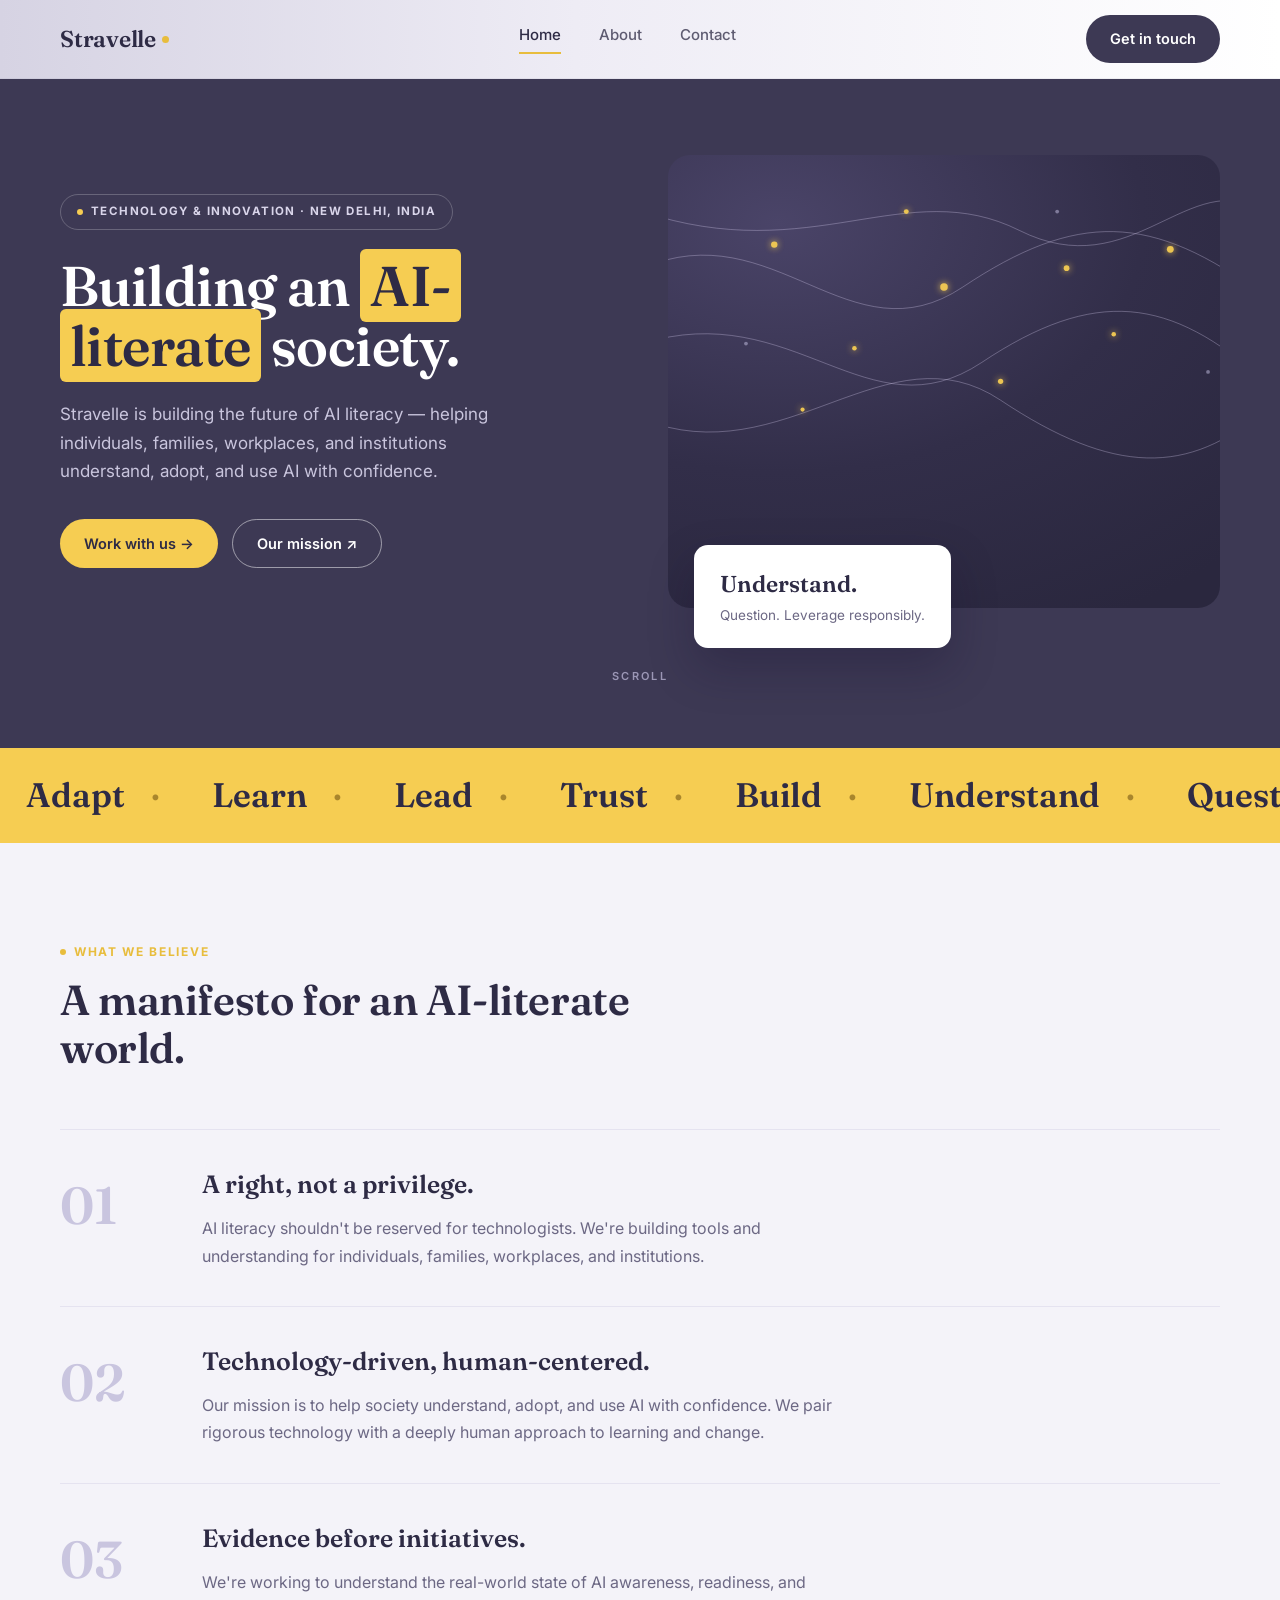
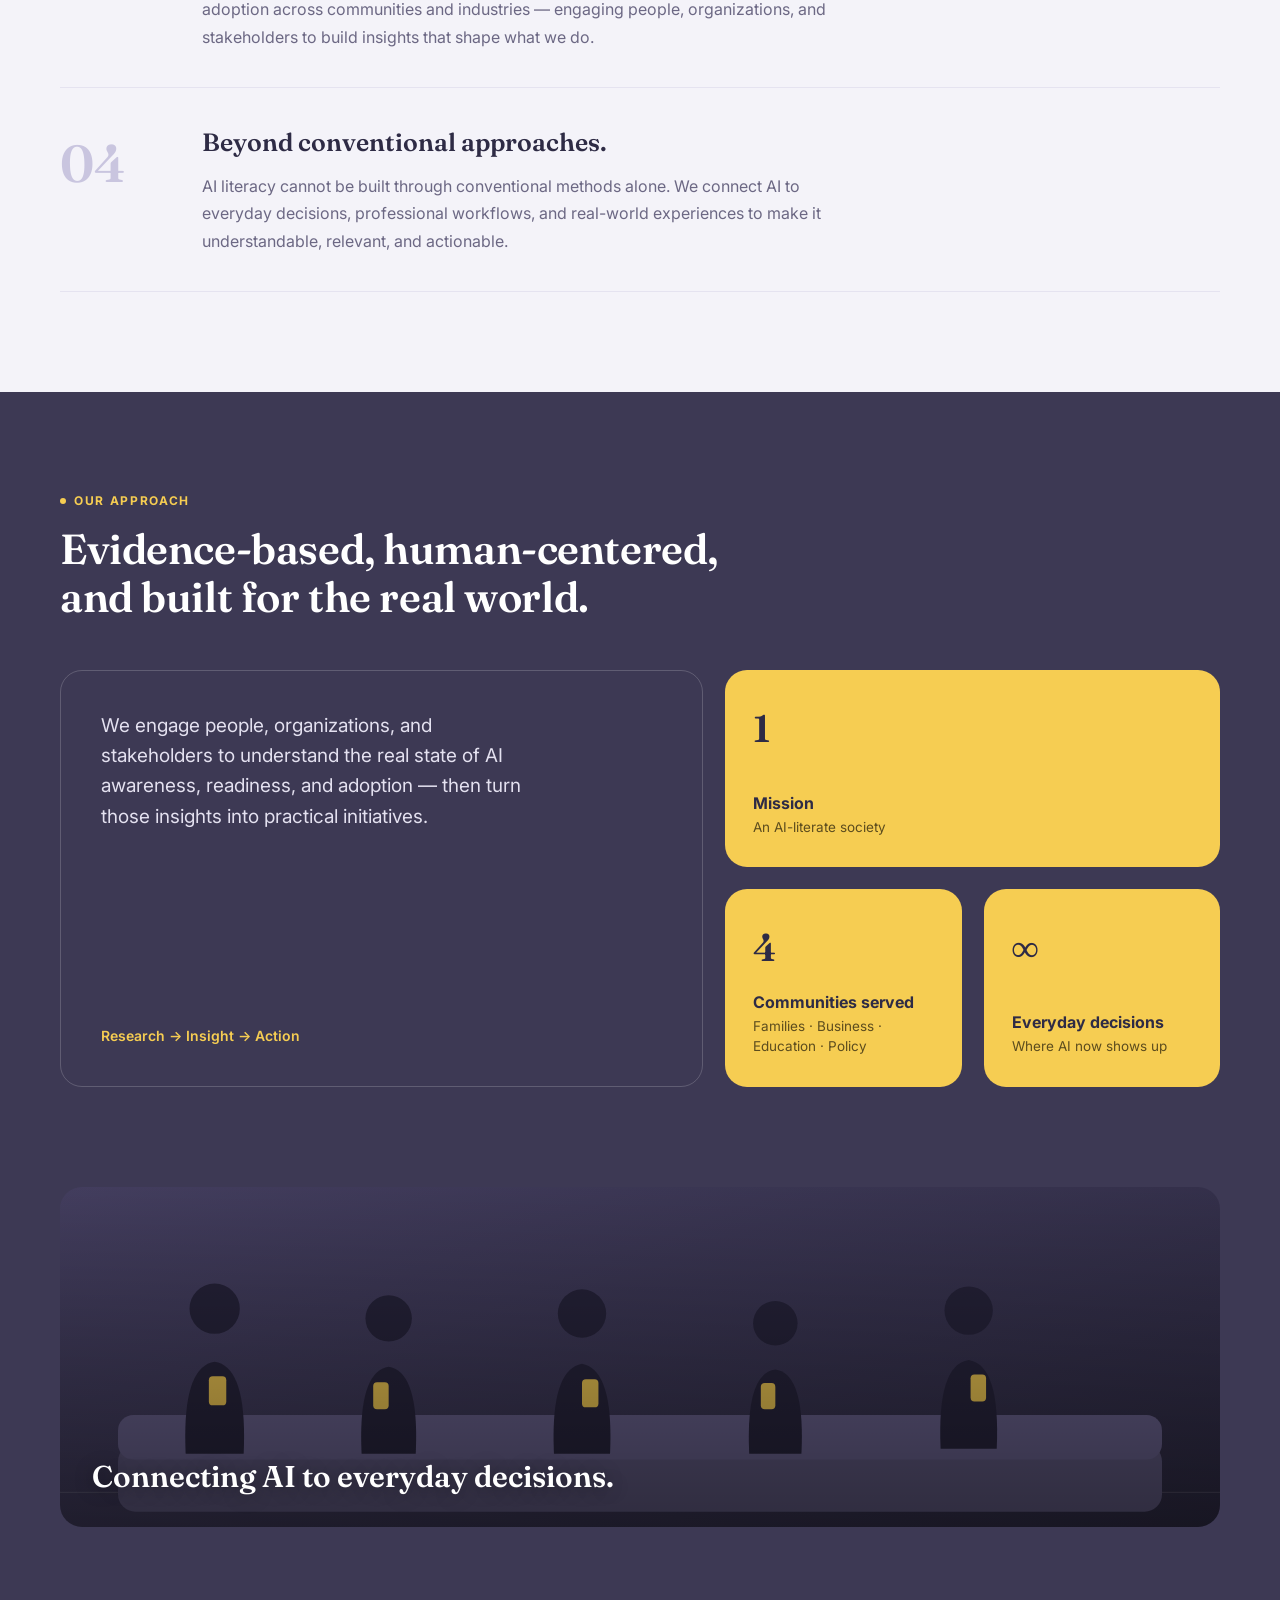
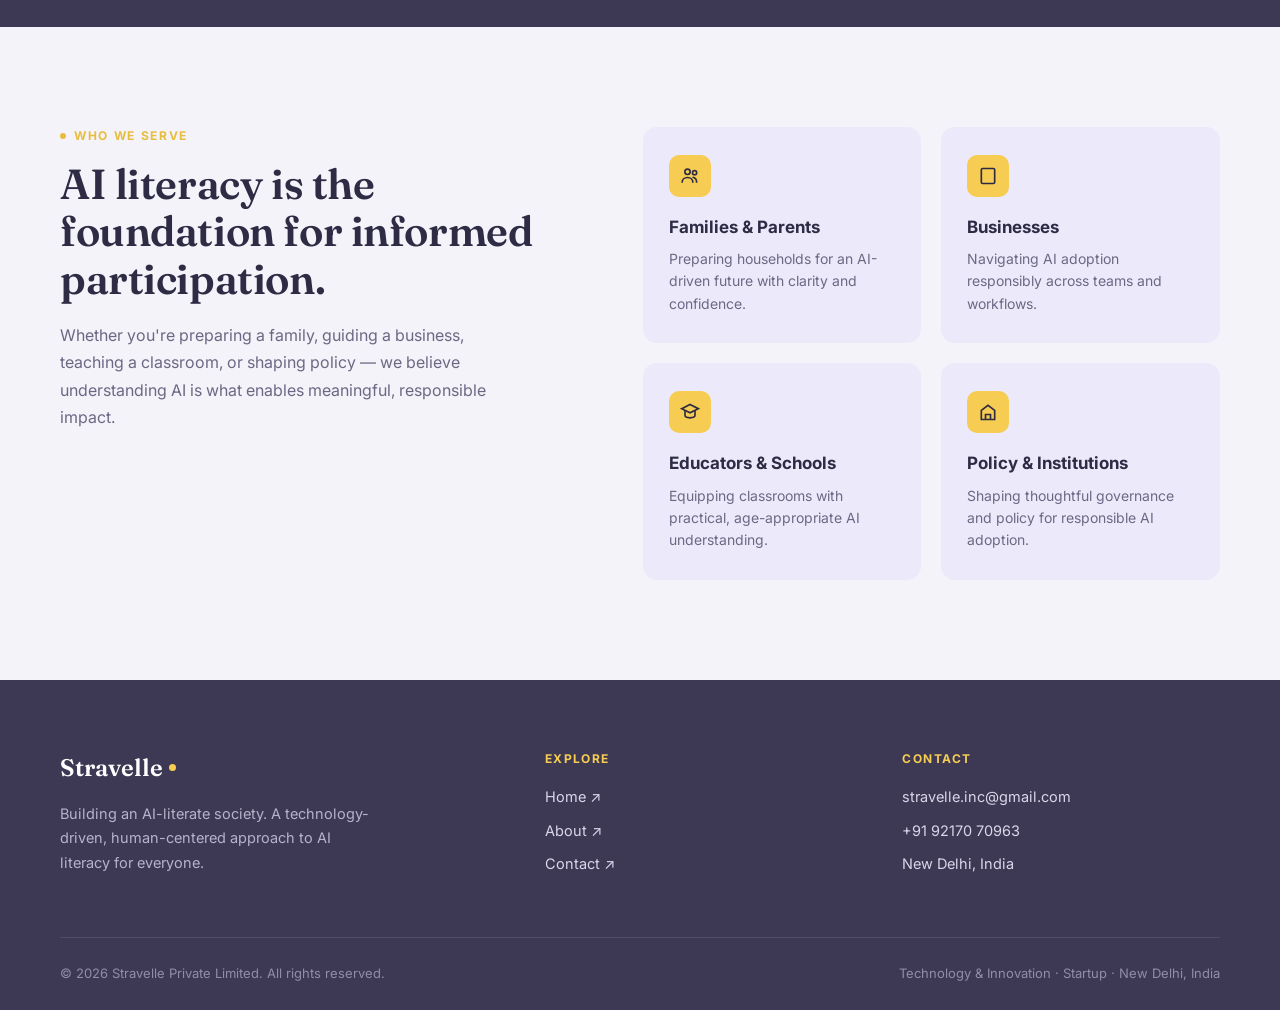
==== stravelle-site/index.html @ 47dfabde "pushing project" ====
<!DOCTYPE html>
<html lang="en">
<head>
<meta charset="UTF-8">
<meta name="viewport" content="width=device-width, initial-scale=1.0">
<title>Stravelle — Building an AI-literate society</title>
<meta name="description" content="Stravelle is building the future of AI literacy — helping individuals, families, workplaces, and institutions understand, adopt, and use AI with confidence.">
<link rel="icon" href="data:image/svg+xml,%3Csvg xmlns='http://www.w3.org/2000/svg' viewBox='0 0 32 32'%3E%3Crect width='32' height='32' rx='7' fill='%233d3954'/%3E%3Ccircle cx='16' cy='16' r='6' fill='%23f6cd52'/%3E%3C/svg%3E">
<link rel="preconnect" href="https://fonts.googleapis.com">
<link rel="preconnect" href="https://fonts.gstatic.com" crossorigin>
<link href="https://fonts.googleapis.com/css2?family=Fraunces:ital,opsz,wght@0,9..144,300;0,9..144,400;0,9..144,500;0,9..144,600;0,9..144,700;1,9..144,500&family=Inter:wght@400;500;600;700;800&display=swap" rel="stylesheet">
<link rel="stylesheet" href="css/style.css">
</head>
<body>

<header class="site-nav">
  <div class="nav-inner">
    <a class="logo" href="index.html"><span>Stravelle</span><span class="dot"></span></a>
    <nav class="links" id="navLinks">
      <a href="index.html" class="active">Home</a>
      <a href="about.html">About</a>
      <a href="contact.html">Contact</a>
    </nav>
    <div class="nav-right">
      <a class="btn btn-dark" href="contact.html">Get in touch</a>
      <button class="hamburger" id="hamburgerBtn" aria-label="Menu"><span></span><span></span><span></span></button>
    </div>
  </div>
</header>

<main>

  <section class="hero">
    <div class="hero-grid">
      <div>
        <div class="hero-pill"><span class="dot"></span>TECHNOLOGY &amp; INNOVATION · NEW DELHI, INDIA</div>
        <h1 class="hero-h1">Building an <mark>AI-literate</mark> society.</h1>
        <p class="lead">Stravelle is building the future of AI literacy — helping individuals, families, workplaces, and institutions understand, adopt, and use AI with confidence.</p>
        <div class="hero-actions">
          <a class="btn btn-yellow" href="contact.html">Work with us →</a>
          <a class="btn btn-outline-light" href="about.html">Our mission ↗</a>
        </div>
      </div>
      <div class="hero-visual">
        <div class="hero-art">
          <svg viewBox="0 0 600 480" preserveAspectRatio="xMidYMid slice">
            <defs>
              <filter id="glow"><feGaussianBlur stdDeviation="4" result="b"/><feMerge><feMergeNode in="b"/><feMergeNode in="SourceGraphic"/></feMerge></filter>
            </defs>
            <g fill="none" stroke="rgba(214,207,240,.35)" stroke-width="1">
              <path d="M-20,120 C120,60 200,220 320,140 S520,60 640,150"/>
              <path d="M-20,200 C140,150 220,300 340,220 S540,150 640,240"/>
              <path d="M-20,280 C130,340 240,180 360,260 S560,340 640,270"/>
              <path d="M-20,60 C160,120 260,20 380,80 S560,10 640,60"/>
            </g>
            <g fill="var(--yellow)" filter="url(#glow)" opacity=".95">
              <circle cx="120" cy="95" r="3.4"/>
              <circle cx="205" cy="205" r="2.4"/>
              <circle cx="300" cy="140" r="4"/>
              <circle cx="360" cy="240" r="2.8"/>
              <circle cx="430" cy="120" r="3"/>
              <circle cx="480" cy="190" r="2.4"/>
              <circle cx="540" cy="100" r="3.6"/>
              <circle cx="150" cy="270" r="2.2"/>
              <circle cx="260" cy="60" r="2.6"/>
            </g>
            <g fill="rgba(200,196,230,.5)">
              <circle cx="90" cy="200" r="2"/>
              <circle cx="420" cy="60" r="2"/>
              <circle cx="580" cy="230" r="2"/>
            </g>
          </svg>
        </div>
        <div class="float-card">
          <h4 class="serif">Understand.</h4>
          <p>Question. Leverage responsibly.</p>
        </div>
      </div>
    </div>
    <div class="scroll-tag">SCROLL</div>
  </section>

  <div class="marquee">
    <div class="marquee-track" id="marqueeTrack"></div>
  </div>

  <section class="section section-light">
    <div class="wrap">
      <div class="manifesto-head">
        <div class="eyebrow">WHAT WE BELIEVE</div>
        <h2 class="section-h2">A manifesto for an AI-literate world.</h2>
      </div>
      <div class="manifesto-list">
        <div class="manifesto-row">
          <div class="manifesto-num">01</div>
          <div class="manifesto-body">
            <h3>A right, not a privilege.</h3>
            <p>AI literacy shouldn't be reserved for technologists. We're building tools and understanding for individuals, families, workplaces, and institutions.</p>
          </div>
        </div>
        <div class="manifesto-row">
          <div class="manifesto-num">02</div>
          <div class="manifesto-body">
            <h3>Technology-driven, human-centered.</h3>
            <p>Our mission is to help society understand, adopt, and use AI with confidence. We pair rigorous technology with a deeply human approach to learning and change.</p>
          </div>
        </div>
        <div class="manifesto-row">
          <div class="manifesto-num">03</div>
          <div class="manifesto-body">
            <h3>Evidence before initiatives.</h3>
            <p>We're working to understand the real-world state of AI awareness, readiness, and adoption across communities and industries — engaging people, organizations, and stakeholders to build insights that shape what we do.</p>
          </div>
        </div>
        <div class="manifesto-row">
          <div class="manifesto-num">04</div>
          <div class="manifesto-body">
            <h3>Beyond conventional approaches.</h3>
            <p>AI literacy cannot be built through conventional methods alone. We connect AI to everyday decisions, professional workflows, and real-world experiences to make it understandable, relevant, and actionable.</p>
          </div>
        </div>
      </div>
    </div>
  </section>

  <section class="section section-dark">
    <div class="wrap">
      <div class="approach-head">
        <div class="eyebrow on-dark">OUR APPROACH</div>
        <h2 class="section-h2">Evidence-based, human-centered, and built for the real world.</h2>
      </div>
      <div class="approach-grid">
        <div class="approach-left">
          <p>We engage people, organizations, and stakeholders to understand the real state of AI awareness, readiness, and adoption — then turn those insights into practical initiatives.</p>
          <div class="approach-flow">Research → Insight → Action</div>
        </div>
        <div class="approach-right">
          <div class="stat-card">
            <div class="num">1</div>
            <div><h5>Mission</h5><p>An AI-literate society</p></div>
          </div>
          <div class="approach-mini-row">
            <div class="stat-card">
              <div class="num">4</div>
              <div><h5>Communities served</h5><p>Families · Business · Education · Policy</p></div>
            </div>
            <div class="stat-card">
              <div class="num">∞</div>
              <div><h5>Everyday decisions</h5><p>Where AI now shows up</p></div>
            </div>
          </div>
        </div>
      </div>
    </div>
  </section>

  <section class="banner">
    <div class="banner-inner">
      <div class="banner-art">
        <svg viewBox="0 0 1200 480" preserveAspectRatio="xMidYMid slice">
          <defs>
            <linearGradient id="bg1" x1="0" y1="0" x2="1" y2="1">
              <stop offset="0" stop-color="#4a4468"/>
              <stop offset="1" stop-color="#2a273e"/>
            </linearGradient>
            <linearGradient id="fade1" x1="0" y1="0" x2="0" y2="1">
              <stop offset="0" stop-color="#000" stop-opacity="0"/>
              <stop offset="1" stop-color="#000" stop-opacity=".55"/>
            </linearGradient>
          </defs>
          <rect width="1200" height="480" fill="url(#bg1)"/>
          <line x1="0" y1="380" x2="1200" y2="380" stroke="rgba(255,255,255,.15)"/>
          <rect x="60" y="330" width="1080" height="70" rx="18" fill="#5a5478"/>
          <rect x="60" y="300" width="1080" height="46" rx="16" fill="#635c85"/>
          <g fill="#26233a">
            <g transform="translate(160,190)">
              <circle cx="0" cy="0" r="26"/>
              <path d="M-30,150 Q-34,60 0,55 Q34,60 30,150 Z"/>
              <rect x="-6" y="70" width="18" height="30" rx="4" fill="var(--yellow)" opacity=".9"/>
            </g>
            <g transform="translate(340,200)">
              <circle cx="0" cy="0" r="24"/>
              <path d="M-28,140 Q-32,55 0,50 Q32,55 28,140 Z"/>
              <rect x="-16" y="66" width="16" height="28" rx="4" fill="var(--yellow)" opacity=".9"/>
            </g>
            <g transform="translate(540,195)">
              <circle cx="0" cy="0" r="25"/>
              <path d="M-29,145 Q-33,58 0,52 Q33,58 29,145 Z"/>
              <rect x="0" y="68" width="17" height="29" rx="4" fill="var(--yellow)" opacity=".9"/>
            </g>
            <g transform="translate(740,205)">
              <circle cx="0" cy="0" r="23"/>
              <path d="M-27,135 Q-31,52 0,48 Q31,52 27,135 Z"/>
              <rect x="-15" y="62" width="15" height="27" rx="4" fill="var(--yellow)" opacity=".9"/>
            </g>
            <g transform="translate(940,192)">
              <circle cx="0" cy="0" r="25"/>
              <path d="M-29,143 Q-33,56 0,51 Q33,56 29,143 Z"/>
              <rect x="2" y="66" width="16" height="28" rx="4" fill="var(--yellow)" opacity=".9"/>
            </g>
          </g>
          <rect width="1200" height="480" fill="url(#fade1)"/>
        </svg>
        <div class="overlay-text serif">Connecting AI to everyday decisions.</div>
      </div>
    </div>
  </section>

  <section class="section section-light">
    <div class="wrap">
      <div class="serve-grid">
        <div class="serve-head">
          <div class="eyebrow">WHO WE SERVE</div>
          <h2 class="section-h2">AI literacy is the foundation for informed participation.</h2>
          <p>Whether you're preparing a family, guiding a business, teaching a classroom, or shaping policy — we believe understanding AI is what enables meaningful, responsible impact.</p>
        </div>
        <div class="serve-cards">
          <div class="serve-card">
            <div class="serve-icon">
              <svg width="20" height="20" viewBox="0 0 24 24" fill="none" stroke="#2e2b45" stroke-width="2"><circle cx="9" cy="7" r="3.2"/><path d="M2.5 20c0-3.6 2.9-6.2 6.5-6.2s6.5 2.6 6.5 6.2"/><circle cx="17.5" cy="8" r="2.5"/><path d="M15 13.5c2.9.3 5 2.6 5 6.5"/></svg>
            </div>
            <h4>Families &amp; Parents</h4>
            <p>Preparing households for an AI-driven future with clarity and confidence.</p>
          </div>
          <div class="serve-card">
            <div class="serve-icon">
              <svg width="20" height="20" viewBox="0 0 24 24" fill="none" stroke="#2e2b45" stroke-width="2"><rect x="4" y="3" width="16" height="18" rx="1.5"/><path d="M9 8h.01M9 12h.01M9 16h.01M15 8h.01M15 12h.01M15 16h.01"/></svg>
            </div>
            <h4>Businesses</h4>
            <p>Navigating AI adoption responsibly across teams and workflows.</p>
          </div>
          <div class="serve-card">
            <div class="serve-icon">
              <svg width="20" height="20" viewBox="0 0 24 24" fill="none" stroke="#2e2b45" stroke-width="2"><path d="M2 8l10-5 10 5-10 5-10-5z"/><path d="M6 10.5V16c0 1.7 2.7 3 6 3s6-1.3 6-3v-5.5"/></svg>
            </div>
            <h4>Educators &amp; Schools</h4>
            <p>Equipping classrooms with practical, age-appropriate AI understanding.</p>
          </div>
          <div class="serve-card">
            <div class="serve-icon">
              <svg width="20" height="20" viewBox="0 0 24 24" fill="none" stroke="#2e2b45" stroke-width="2"><path d="M3 21h18M4 21V10l8-6 8 6v11M9 21v-6h6v6"/></svg>
            </div>
            <h4>Policy &amp; Institutions</h4>
            <p>Shaping thoughtful governance and policy for responsible AI adoption.</p>
          </div>
        </div>
      </div>
    </div>
  </section>

</main>

<footer>
  <div class="wrap">
    <div class="footer-grid">
      <div>
        <div class="footer-logo"><span>Stravelle</span><span class="dot"></span></div>
        <p>Building an AI-literate society. A technology-driven, human-centered approach to AI literacy for everyone.</p>
      </div>
      <div class="footer-col">
        <h6>Explore</h6>
        <ul>
          <li><a href="index.html">Home ↗</a></li>
          <li><a href="about.html">About ↗</a></li>
          <li><a href="contact.html">Contact ↗</a></li>
        </ul>
      </div>
      <div class="footer-col">
        <h6>Contact</h6>
        <ul>
          <li>stravelle.inc@gmail.com</li>
          <li>+91 92170 70963</li>
          <li>New Delhi, India</li>
        </ul>
      </div>
    </div>
    <div class="footer-bottom">
      <span>© 2026 Stravelle Private Limited. All rights reserved.</span>
      <span>Technology &amp; Innovation · Startup · New Delhi, India</span>
    </div>
  </div>
</footer>

<script src="js/main.js"></script>
</body>
</html>
---- stravelle-site/css/style.css ----
:root{
  --navy:#3d3954;
  --navy-deep:#332f49;
  --yellow:#f6cd52;
  --yellow-dark:#e8bd3d;
  --cream:#f4f3f9;
  --white:#ffffff;
  --ink:#2e2b45;
  --muted:#6c6884;
  --muted-light:#b7b2cc;
  --border-light:#e5e3f0;
  --radius-lg:22px;
  --radius-md:14px;
  --radius-pill:999px;
  --maxw:1240px;
}
*{box-sizing:border-box;margin:0;padding:0;}
html{scroll-behavior:smooth;}
body{
  font-family:'Inter',sans-serif;
  color:var(--ink);
  background:var(--white);
  line-height:1.5;
  -webkit-font-smoothing:antialiased;
}
img{max-width:100%;display:block;}
a{color:inherit;text-decoration:none;}
ul{list-style:none;}
.serif{font-family:'Fraunces',serif;}
.wrap{max-width:var(--maxw);margin:0 auto;padding:0 40px;}
.eyebrow{
  font-size:12px;font-weight:700;letter-spacing:.14em;text-transform:uppercase;
  color:var(--yellow-dark);display:flex;align-items:center;gap:8px;margin-bottom:16px;
}
.eyebrow.on-dark{color:var(--yellow);}
.eyebrow::before{content:"";width:6px;height:6px;border-radius:50%;background:var(--yellow-dark);flex:0 0 auto;}
.eyebrow.on-dark::before{background:var(--yellow);}

/* ---------- NAV ---------- */
header.site-nav{
  position:sticky;top:0;z-index:100;
  background:linear-gradient(90deg,#d6d3e3 0%,#eeecf5 45%,#ffffff 100%);
  border-bottom:1px solid rgba(46,43,69,.06);
}
.nav-inner{
  max-width:var(--maxw);margin:0 auto;padding:0 40px;
  height:78px;display:flex;align-items:center;justify-content:space-between;
}
.logo{
  font-family:'Fraunces',serif;font-weight:600;font-size:23px;color:var(--ink);
  display:flex;align-items:center;gap:6px;letter-spacing:-.01em;
}
.logo .dot{width:7px;height:7px;background:var(--yellow-dark);border-radius:50%;display:inline-block;}
nav.links{display:flex;align-items:center;gap:38px;}
nav.links a{
  font-size:15px;font-weight:500;color:var(--ink);opacity:.75;padding-bottom:6px;
  border-bottom:2px solid transparent;transition:opacity .2s, border-color .2s;
}
nav.links a:hover{opacity:1;}
nav.links a.active{opacity:1;border-color:var(--yellow-dark);}
.nav-right{display:flex;align-items:center;gap:28px;}
.btn{
  display:inline-flex;align-items:center;gap:8px;
  font-family:'Inter',sans-serif;font-weight:600;font-size:14.5px;
  padding:13px 24px;border-radius:var(--radius-pill);border:none;cursor:pointer;
  transition:transform .15s ease, background .2s ease, box-shadow .2s ease;
  white-space:nowrap;
}
.btn:hover{transform:translateY(-1px);}
.btn-yellow{background:var(--yellow);color:var(--ink);}
.btn-yellow:hover{background:var(--yellow-dark);}
.btn-dark{background:var(--navy);color:#fff;}
.btn-dark:hover{background:var(--navy-deep);}
.btn-outline{background:transparent;color:inherit;border:1.5px solid currentColor;}
.btn-outline:hover{background:rgba(0,0,0,.04);}
.btn-outline-light{background:transparent;color:#fff;border:1.5px solid rgba(255,255,255,.5);}
.btn-outline-light:hover{background:rgba(255,255,255,.08);}
.btn[disabled]{opacity:.6;cursor:not-allowed;transform:none;}
.hamburger{display:none;flex-direction:column;gap:5px;cursor:pointer;background:none;border:none;padding:4px;}
.hamburger span{width:22px;height:2px;background:var(--ink);border-radius:2px;}

/* ---------- HERO ---------- */
.hero{background:var(--navy);color:#fff;padding:76px 0 0;overflow:hidden;}
.hero-grid{
  display:grid;grid-template-columns:1fr 1fr;gap:56px;align-items:center;
  max-width:var(--maxw);margin:0 auto;padding:0 40px 60px;
}
.hero-pill{
  display:inline-flex;align-items:center;gap:8px;border:1px solid rgba(255,255,255,.22);
  border-radius:var(--radius-pill);padding:8px 16px;font-size:11.5px;font-weight:700;
  letter-spacing:.12em;text-transform:uppercase;color:#d9d5ea;margin-bottom:26px;
}
.hero-pill .dot{width:6px;height:6px;border-radius:50%;background:var(--yellow);}
h1.hero-h1{
  font-family:'Fraunces',serif;font-weight:600;font-size:56px;line-height:1.08;
  letter-spacing:-.01em;margin-bottom:24px;
}
h1.hero-h1 mark{
  background:var(--yellow);color:var(--ink);padding:2px 10px;border-radius:6px;
  box-decoration-break:clone;-webkit-box-decoration-break:clone;
}
.hero p.lead{font-size:17px;color:#c9c5dd;max-width:460px;margin-bottom:34px;line-height:1.65;}
.hero-actions{display:flex;gap:14px;flex-wrap:wrap;}
.hero-visual{position:relative;}
.hero-art{
  width:100%;aspect-ratio:1/0.82;border-radius:var(--radius-lg);overflow:hidden;
  background:radial-gradient(120% 100% at 20% 15%, #4a4468 0%, #322e49 55%, #2a273e 100%);
  position:relative;
}
.hero-art svg{width:100%;height:100%;display:block;}
.float-card{
  position:absolute;left:26px;bottom:-40px;background:#fff;color:var(--ink);
  padding:22px 26px;border-radius:var(--radius-md);box-shadow:0 20px 45px rgba(20,15,45,.28);
  max-width:270px;
}
.float-card h4{font-family:'Fraunces',serif;font-weight:600;font-size:23px;margin-bottom:4px;}
.float-card p{font-size:13.5px;color:var(--muted);}
.scroll-tag{
  text-align:center;font-size:11px;letter-spacing:.22em;color:#9c97b6;
  padding-bottom:64px;font-weight:600;
}

/* ---------- MARQUEE ---------- */
.marquee{background:var(--yellow);overflow:hidden;padding:22px 0;}
.marquee-track{display:flex;width:max-content;animation:scrollx 26s linear infinite;}
.marquee-track span{
  font-family:'Fraunces',serif;font-weight:600;font-size:34px;color:var(--ink);
  padding:0 26px;white-space:nowrap;display:flex;align-items:center;gap:26px;
}
.marquee-track span::after{content:"•";color:#a9862c;font-size:22px;}
@keyframes scrollx{from{transform:translateX(0);}to{transform:translateX(-50%);}}

/* ---------- SECTIONS ---------- */
.section{padding:100px 0;}
.section-light{background:var(--cream);}
.section-dark{background:var(--navy);color:#fff;}
h2.section-h2{font-family:'Fraunces',serif;font-weight:600;font-size:42px;line-height:1.14;letter-spacing:-.01em;}

/* ---------- MANIFESTO ---------- */
.manifesto-head{max-width:640px;margin-bottom:56px;}
.manifesto-row{
  display:grid;grid-template-columns:110px 1fr;gap:32px;padding:36px 0;
  border-top:1px solid var(--border-light);
  opacity:.25;transition:opacity .6s ease, transform .6s ease;transform:translateY(14px);
}
.manifesto-row:last-child{border-bottom:1px solid var(--border-light);}
.manifesto-row.in-view{opacity:1;transform:translateY(0);}
.manifesto-num{font-family:'Fraunces',serif;font-size:52px;font-weight:600;color:#d8d5e6;}
.manifesto-row.in-view .manifesto-num{color:#c9c5df;}
.manifesto-body h3{font-family:'Fraunces',serif;font-size:25px;font-weight:600;margin-bottom:12px;}
.manifesto-body p{color:var(--muted);font-size:16px;max-width:640px;line-height:1.7;}

/* ---------- APPROACH ---------- */
.approach-head{max-width:680px;margin-bottom:48px;}
.approach-head h2{color:#fff;}
.approach-grid{display:grid;grid-template-columns:1.3fr 1fr;gap:22px;}
.approach-left{
  border:1px solid rgba(255,255,255,.18);border-radius:var(--radius-lg);
  padding:40px;display:flex;flex-direction:column;justify-content:space-between;min-height:280px;
}
.approach-left p{font-size:19px;color:#e4e1f0;line-height:1.6;max-width:440px;}
.approach-flow{margin-top:28px;font-size:14px;font-weight:600;color:var(--yellow);}
.approach-right{display:grid;grid-template-rows:1fr 1fr;gap:22px;}
.approach-mini-row{display:grid;grid-template-columns:1fr 1fr;gap:22px;}
.stat-card{
  background:var(--yellow);color:var(--ink);border-radius:var(--radius-lg);
  padding:30px 28px;display:flex;flex-direction:column;justify-content:space-between;min-height:130px;
}
.stat-card .num{font-family:'Fraunces',serif;font-size:38px;font-weight:600;}
.stat-card h5{font-weight:700;font-size:16px;margin-top:14px;}
.stat-card p{font-size:13.5px;color:#5c4c1e;margin-top:2px;}

/* ---------- BANNER ---------- */
.banner{background:var(--navy);padding:0 0 100px;}
.banner-inner{max-width:var(--maxw);margin:0 auto;padding:0 40px;}
.banner-art{position:relative;border-radius:var(--radius-lg);overflow:hidden;height:340px;}
.banner-art svg{width:100%;height:100%;display:block;}
.banner-art .overlay-text{
  position:absolute;left:32px;bottom:28px;color:#fff;
  font-family:'Fraunces',serif;font-size:30px;font-weight:600;
  text-shadow:0 2px 18px rgba(0,0,0,.4);
}

/* ---------- WHO WE SERVE ---------- */
.serve-grid{display:grid;grid-template-columns:.95fr 1.05fr;gap:60px;align-items:start;}
.serve-head h2{margin-bottom:18px;}
.serve-head p{color:var(--muted);font-size:16px;line-height:1.7;max-width:460px;}
.serve-cards{display:grid;grid-template-columns:1fr 1fr;gap:20px;}
.serve-card{
  background:#eceafa;border-radius:var(--radius-md);padding:28px 26px;
  opacity:0;transform:translateY(16px);transition:opacity .55s ease,transform .55s ease;
}
.serve-card.in-view{opacity:1;transform:translateY(0);}
.serve-icon{
  width:42px;height:42px;background:var(--yellow);border-radius:10px;
  display:flex;align-items:center;justify-content:center;margin-bottom:18px;
}
.serve-card h4{font-size:17px;font-weight:700;margin-bottom:8px;}
.serve-card p{font-size:14px;color:var(--muted);line-height:1.6;}

/* ---------- FOOTER ---------- */
footer{background:var(--navy);color:#cfcbe1;padding:70px 0 0;}
.footer-grid{
  display:grid;grid-template-columns:1.4fr 1fr 1fr;gap:40px;
  padding-bottom:50px;border-bottom:1px solid rgba(255,255,255,.1);
}
.footer-logo{font-family:'Fraunces',serif;font-size:24px;font-weight:600;color:#fff;display:flex;align-items:center;gap:6px;margin-bottom:16px;}
.footer-logo .dot{width:7px;height:7px;background:var(--yellow);border-radius:50%;}
.footer-grid p{font-size:14.5px;max-width:320px;line-height:1.7;color:#b6b2cc;}
.footer-col h6{font-size:12px;letter-spacing:.12em;text-transform:uppercase;color:var(--yellow);font-weight:700;margin-bottom:18px;}
.footer-col li{margin-bottom:12px;font-size:14.5px;color:#d9d6ea;}
.footer-col li a:hover{color:#fff;}
.footer-bottom{
  display:flex;justify-content:space-between;flex-wrap:wrap;gap:10px;
  padding:26px 0;font-size:13px;color:#918da9;
}

/* ---------- ABOUT ---------- */
.about-hero{background:var(--navy);color:#fff;padding:90px 0 80px;}
.about-hero .wrap{max-width:760px;}
.about-hero h1{font-family:'Fraunces',serif;font-size:46px;font-weight:600;line-height:1.16;margin-bottom:22px;}
.about-hero p{color:#c9c5dd;font-size:17.5px;line-height:1.7;}
.about-grid{display:grid;grid-template-columns:repeat(3,1fr);gap:22px;margin-top:10px;}
.value-card{background:#fff;border:1px solid var(--border-light);border-radius:var(--radius-lg);padding:32px 28px;}
.value-card .k{font-family:'Fraunces',serif;font-size:32px;color:var(--yellow-dark);margin-bottom:14px;}
.value-card h4{font-size:18px;font-weight:700;margin-bottom:10px;}
.value-card p{font-size:14.5px;color:var(--muted);line-height:1.65;}

/* ---------- CONTACT ---------- */
.contact-page{background:var(--cream);padding:70px 0 100px;}
.contact-banner{display:none;max-width:var(--maxw);margin:0 auto 22px;padding:0 40px;}
.contact-banner.show{display:block;}
.contact-banner .msg{
  border-radius:12px;padding:14px 20px;font-size:14.5px;font-weight:600;display:flex;align-items:center;gap:10px;
}
.contact-banner .msg.ok{background:#e3f8ea;color:#1c6b3d;border:1px solid #bfe9cd;}
.contact-banner .msg.err{background:#fbe6e6;color:#a13030;border:1px solid #f3c6c6;}
.contact-grid{display:grid;grid-template-columns:.85fr 1.15fr;gap:0;max-width:var(--maxw);margin:0 auto;padding:0 40px;}
.contact-left{background:var(--navy);color:#fff;border-radius:var(--radius-lg) 0 0 var(--radius-lg);padding:56px 46px;}
.contact-left h2{font-family:'Fraunces',serif;font-size:32px;font-weight:600;margin-bottom:10px;}
.contact-left>p{color:#c4c0da;font-size:15px;margin-bottom:40px;}
.cinfo{margin-bottom:26px;}
.cinfo .lbl{
  display:flex;align-items:center;gap:8px;font-size:11.5px;letter-spacing:.12em;
  text-transform:uppercase;font-weight:700;color:var(--yellow);margin-bottom:8px;
}
.cinfo .val{font-size:16px;color:#fff;}
.contact-right{
  background:#fff;border-radius:0 var(--radius-lg) var(--radius-lg) 0;
  padding:50px 46px;box-shadow:0 20px 60px rgba(30,20,60,.06);
}
.form-row{display:grid;grid-template-columns:1fr 1fr;gap:20px;margin-bottom:20px;}
.field label{display:block;font-size:14px;font-weight:600;margin-bottom:8px;color:var(--ink);}
.field input, .field textarea{
  width:100%;border:1px solid var(--border-light);background:#f7f6fb;
  border-radius:10px;padding:13px 15px;font-family:'Inter',sans-serif;font-size:14.5px;color:var(--ink);
  transition:border-color .2s;
}
.field input:focus, .field textarea:focus{outline:none;border-color:var(--yellow-dark);background:#fff;}
.field textarea{resize:vertical;min-height:120px;}
.contact-right .submit-btn{margin-top:6px;}
.success-state{text-align:center;padding:50px 20px;}
.success-state .check{
  width:56px;height:56px;border-radius:50%;background:var(--yellow);
  display:flex;align-items:center;justify-content:center;margin:0 auto 22px;
}
.success-state h3{font-family:'Fraunces',serif;font-size:26px;font-weight:600;margin-bottom:10px;}
.success-state p{color:var(--muted);font-size:15px;max-width:340px;margin:0 auto 26px;line-height:1.6;}

/* ---------- RESPONSIVE ---------- */
@media (max-width:900px){
  .hero-grid{grid-template-columns:1fr;padding-bottom:100px;}
  .hero-visual{order:-1;}
  .float-card{position:static;margin-top:-30px;margin-left:20px;width:calc(100% - 40px);}
  h1.hero-h1{font-size:40px;}
  nav.links{position:fixed;top:78px;left:0;right:0;background:#fff;flex-direction:column;
    padding:20px 40px;gap:18px;border-bottom:1px solid var(--border-light);
    transform:translateY(-130%);transition:transform .25s ease;box-shadow:0 10px 30px rgba(0,0,0,.08);}
  nav.links.open{transform:translateY(0);}
  .hamburger{display:flex;}
  .nav-right .btn-dark{padding:11px 18px;font-size:13.5px;}
  .approach-grid{grid-template-columns:1fr;}
  .serve-grid{grid-template-columns:1fr;}
  .serve-cards{grid-template-columns:1fr;}
  .about-grid{grid-template-columns:1fr;}
  .contact-grid{grid-template-columns:1fr;}
  .contact-left{border-radius:var(--radius-lg) var(--radius-lg) 0 0;}
  .contact-right{border-radius:0 0 var(--radius-lg) var(--radius-lg);}
  .form-row{grid-template-columns:1fr;}
  .footer-grid{grid-template-columns:1fr;}
  h2.section-h2{font-size:32px;}
  .wrap, .nav-inner, .hero-grid, .banner-inner, .contact-grid, .contact-banner{padding-left:22px;padding-right:22px;}
}
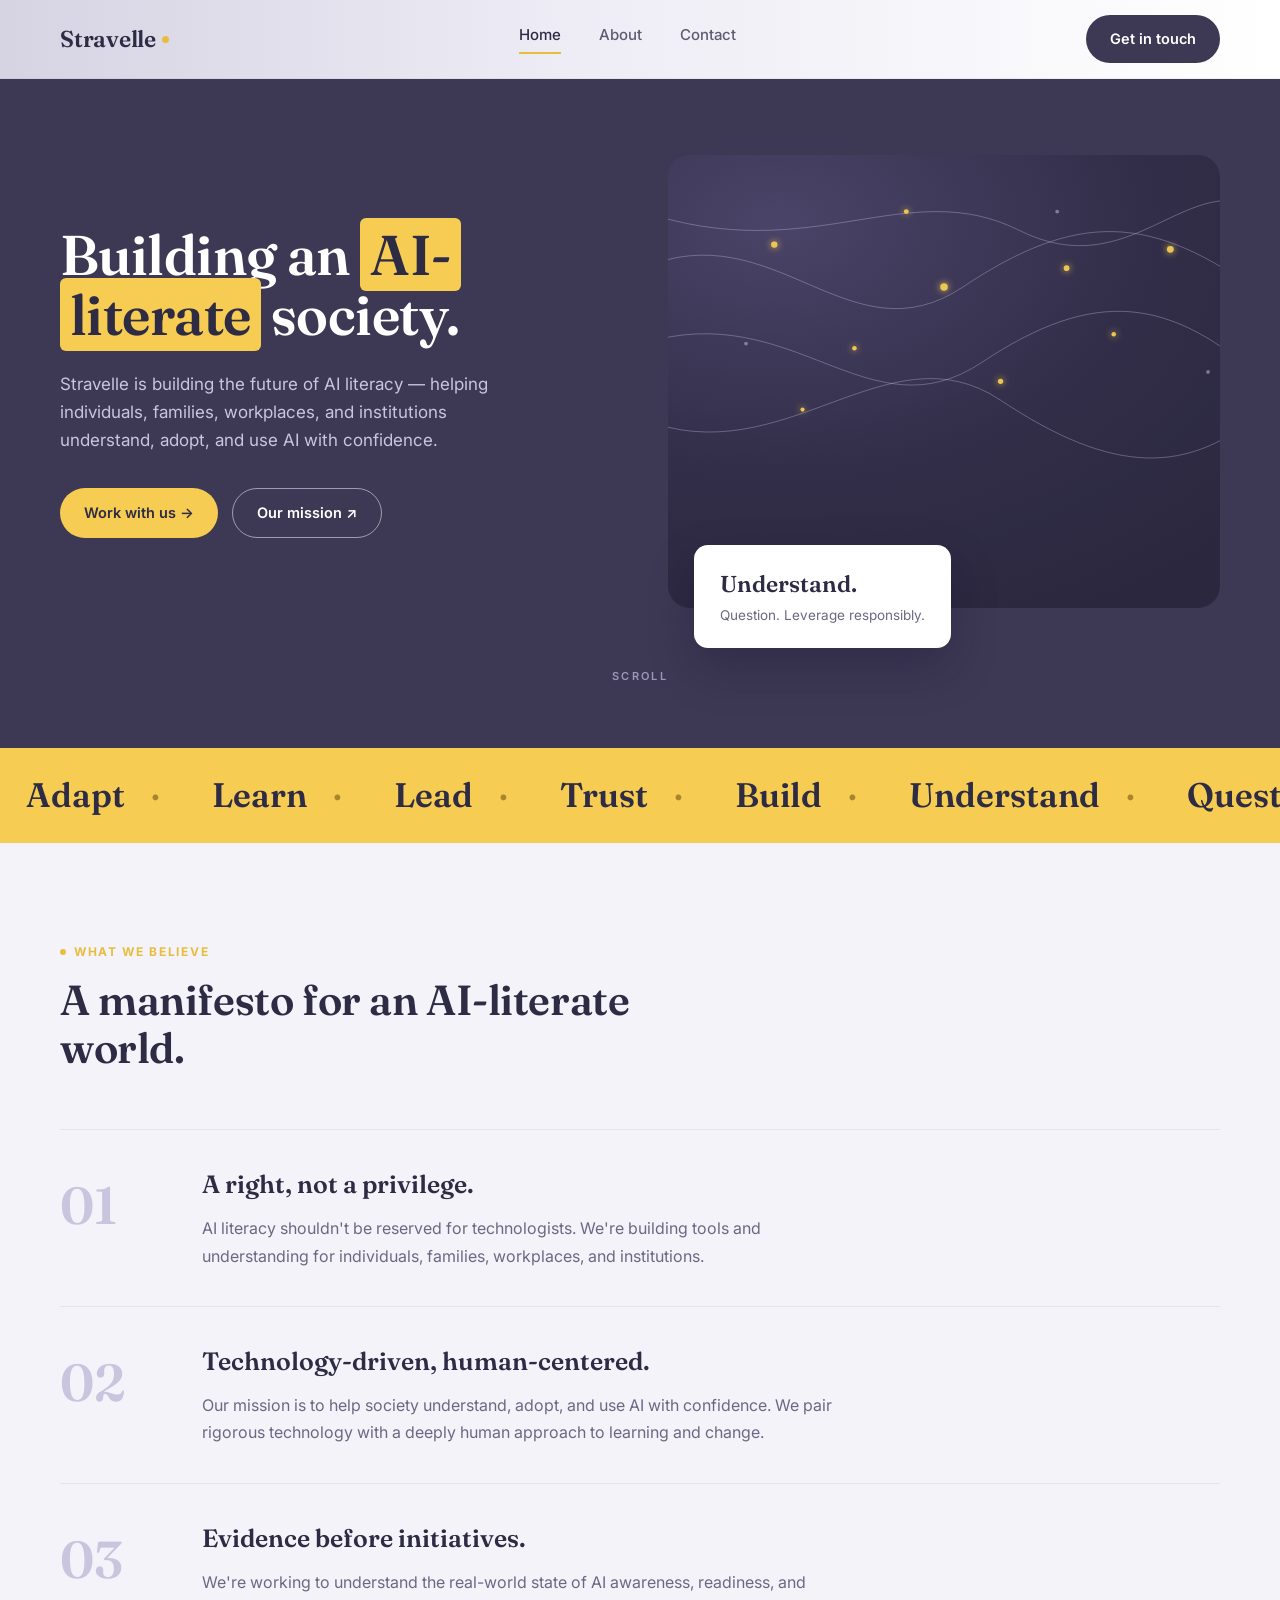
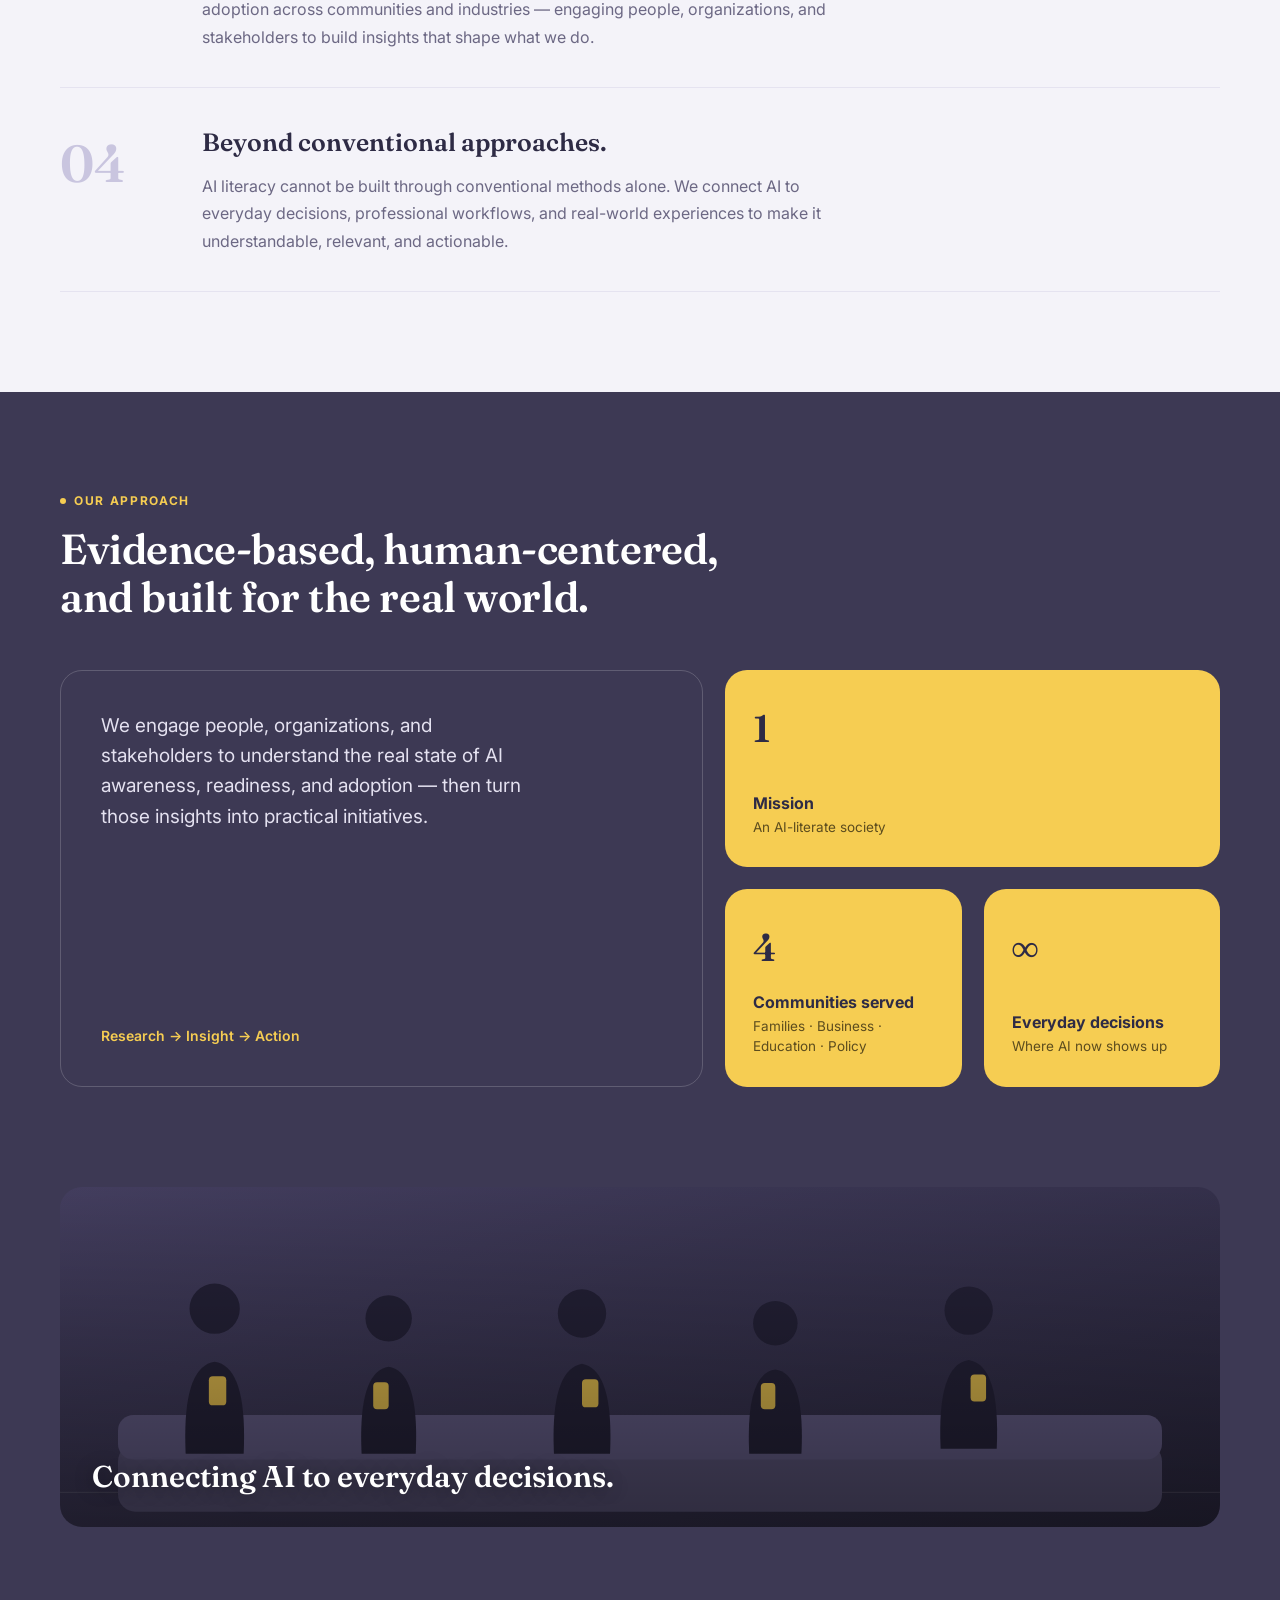
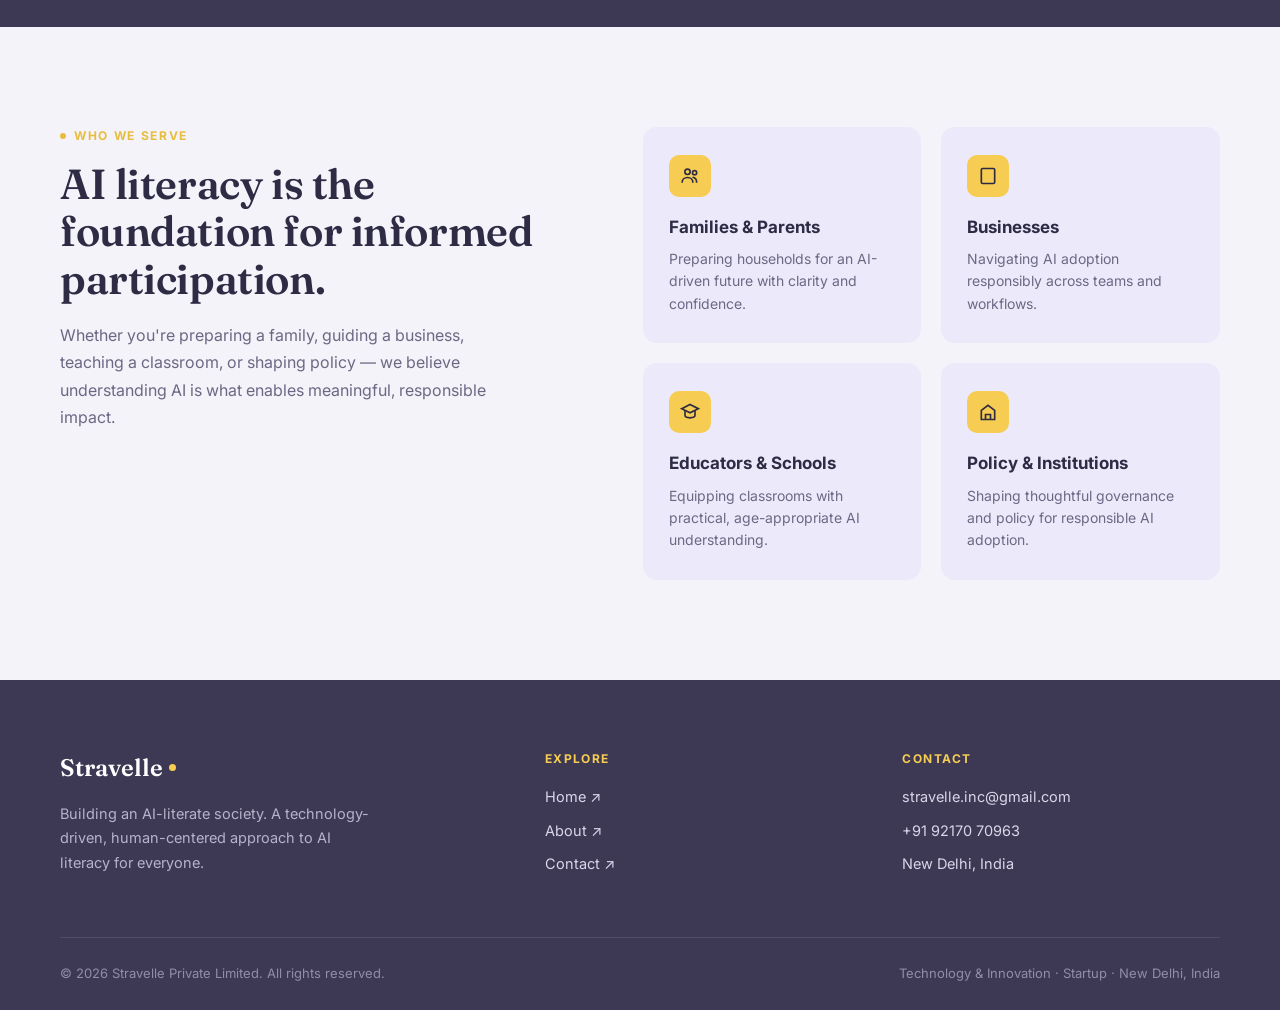
==== commit 9d464f97: "changes to the about page" ====
--- a/stravelle-site/index.html
+++ b/stravelle-site/index.html
@@ -33,7 +33,6 @@
   <section class="hero">
     <div class="hero-grid">
       <div>
-        <div class="hero-pill"><span class="dot"></span>TECHNOLOGY &amp; INNOVATION · NEW DELHI, INDIA</div>
         <h1 class="hero-h1">Building an <mark>AI-literate</mark> society.</h1>
         <p class="lead">Stravelle is building the future of AI literacy — helping individuals, families, workplaces, and institutions understand, adopt, and use AI with confidence.</p>
         <div class="hero-actions">
